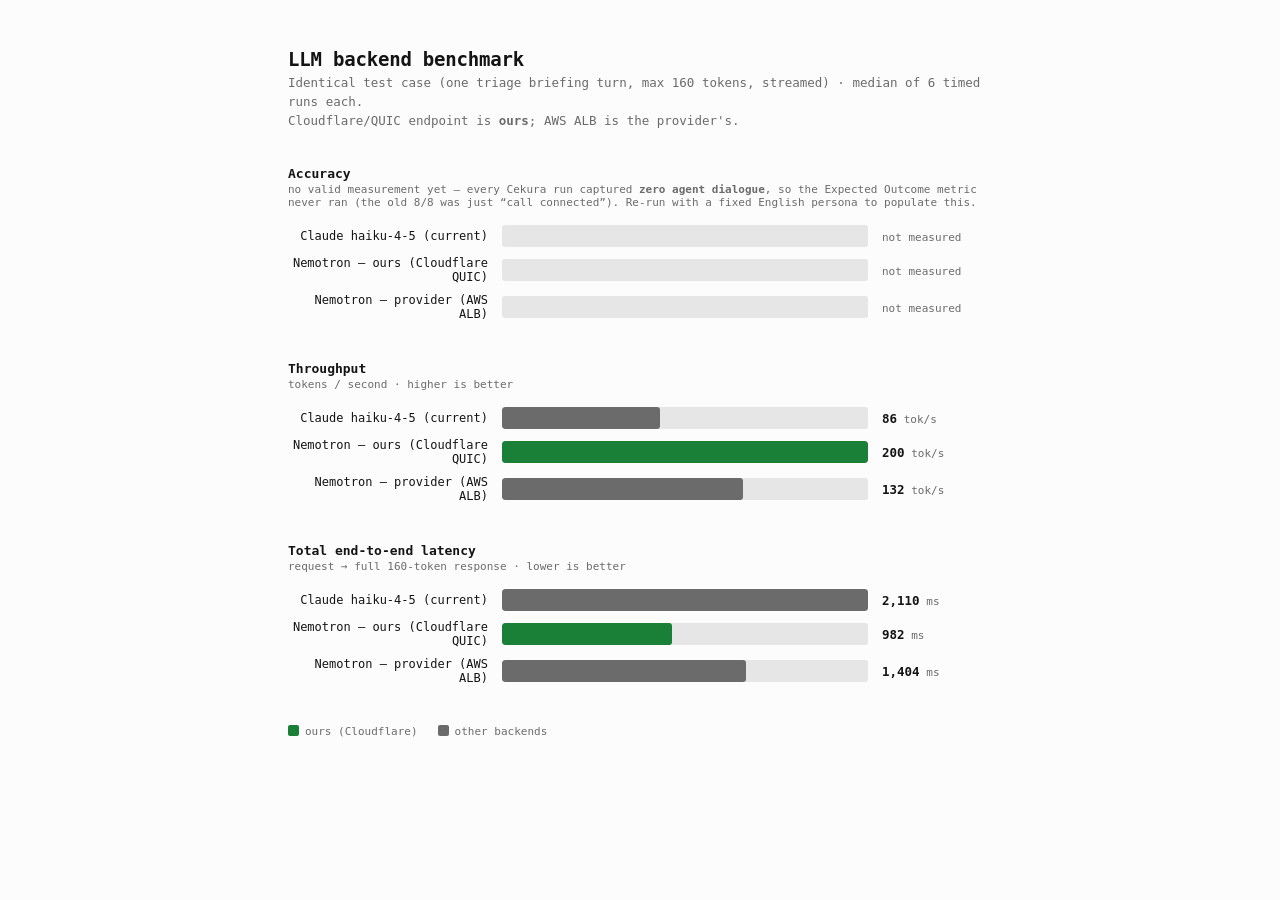
==== yc-voice-agents-hackathon/dashboard/bench.html @ 150620c1 "Add full incident-triage voice agent implementation Flatten the previously-embedded yc-voice-agents-" ====
<!doctype html>
<html lang="en">
<head>
<meta charset="utf-8">
<meta name="viewport" content="width=device-width, initial-scale=1">
<title>LLM backend benchmark</title>
<style>
  :root {
    --paper:#fcfcfc; --ink:#141414; --ink-dim:#6b6b6b; --ink-faint:#e6e6e6;
    --accent:#1a7f37; --accent-soft:rgba(26,127,55,.14);
    --mono:ui-monospace,"JetBrains Mono","SF Mono",monospace;
  }
  * { box-sizing:border-box }
  body { margin:0; background:var(--paper); color:var(--ink);
         font-family:var(--mono); -webkit-font-smoothing:antialiased; }
  .wrap { max-width:760px; margin:0 auto; padding:48px 28px 64px }
  h1 { font-size:19px; font-weight:600; margin:0 0 4px; letter-spacing:-.2px }
  .sub { color:var(--ink-dim); font-size:12.5px; margin:0 0 36px; line-height:1.5 }
  .chart { margin:0 0 40px }
  .chart h2 { font-size:13px; font-weight:600; margin:0 0 2px }
  .chart .hint { color:var(--ink-dim); font-size:11px; margin:0 0 16px }
  .row { display:flex; align-items:center; gap:14px; margin:9px 0 }
  .lbl { flex:0 0 200px; font-size:12px; color:var(--ink); text-align:right }
  .track { flex:1 1 auto; height:22px; background:var(--ink-faint);
            border-radius:3px; overflow:hidden }
  .bar { height:100%; background:var(--ink-dim); border-radius:3px;
          transition:width .5s ease }
  .bar.ours { background:var(--accent) }
  .bar.unmeasured { background:repeating-linear-gradient(45deg,
      var(--ink-faint),var(--ink-faint) 6px,#dcdcdc 6px,#dcdcdc 12px) }
  .bar.best { box-shadow:none }
  .bar:not(.ours).best { background:var(--ink) }
  .val { flex:0 0 110px; font-size:12.5px; font-variant-numeric:tabular-nums;
          text-align:left; font-weight:600 }
  .unit { color:var(--ink-dim); font-weight:400; font-size:11px }
  .legend { display:flex; gap:20px; margin-top:30px; font-size:11px; color:var(--ink-dim) }
  .legend i { display:inline-block; width:11px; height:11px; border-radius:2px;
               margin-right:6px; vertical-align:-1px }
  .legend .ours { background:var(--accent) }
  .legend .other { background:var(--ink-dim) }
</style>
</head>
<body>
  <div class="wrap">
    <h1>LLM backend benchmark</h1>
    <p class="sub">Identical test case (one triage briefing turn, max&nbsp;160&nbsp;tokens,
       streamed) &middot; median of 6 timed runs each.<br>
       Cloudflare/QUIC endpoint is <b>ours</b>; AWS&nbsp;ALB is the provider's.</p>

    <div class="chart">
      <h2>Accuracy</h2>
      <p class="hint">no valid measurement yet &mdash; every Cekura run captured <b>zero agent dialogue</b>, so the Expected&nbsp;Outcome metric never ran (the old 8/8 was just “call connected”). Re-run with a fixed English persona to populate this.</p>
      <div class="row"><div class="lbl">Claude haiku-4-5 (current)</div><div class="track"><div class="bar unmeasured" style="width:0.0%"></div></div><div class="val"><span class="unit">not measured</span></div></div>
<div class="row"><div class="lbl">Nemotron — ours (Cloudflare QUIC)</div><div class="track"><div class="bar ours unmeasured" style="width:0.0%"></div></div><div class="val"><span class="unit">not measured</span></div></div>
<div class="row"><div class="lbl">Nemotron — provider (AWS ALB)</div><div class="track"><div class="bar unmeasured" style="width:0.0%"></div></div><div class="val"><span class="unit">not measured</span></div></div>
    </div>

    <div class="chart">
      <h2>Throughput</h2>
      <p class="hint">tokens / second &middot; higher is better</p>
      <div class="row"><div class="lbl">Claude haiku-4-5 (current)</div><div class="track"><div class="bar" style="width:43.1%"></div></div><div class="val">86<span class="unit"> tok/s</span></div></div>
<div class="row"><div class="lbl">Nemotron — ours (Cloudflare QUIC)</div><div class="track"><div class="bar ours best" style="width:100.0%"></div></div><div class="val">200<span class="unit"> tok/s</span></div></div>
<div class="row"><div class="lbl">Nemotron — provider (AWS ALB)</div><div class="track"><div class="bar" style="width:65.9%"></div></div><div class="val">132<span class="unit"> tok/s</span></div></div>
    </div>

    <div class="chart">
      <h2>Total end-to-end latency</h2>
      <p class="hint">request &rarr; full 160-token response &middot; lower is better</p>
      <div class="row"><div class="lbl">Claude haiku-4-5 (current)</div><div class="track"><div class="bar" style="width:100.0%"></div></div><div class="val">2,110<span class="unit"> ms</span></div></div>
<div class="row"><div class="lbl">Nemotron — ours (Cloudflare QUIC)</div><div class="track"><div class="bar ours best" style="width:46.5%"></div></div><div class="val">982<span class="unit"> ms</span></div></div>
<div class="row"><div class="lbl">Nemotron — provider (AWS ALB)</div><div class="track"><div class="bar" style="width:66.6%"></div></div><div class="val">1,404<span class="unit"> ms</span></div></div>
    </div>

    <div class="legend">
      <span><i class="ours"></i>ours (Cloudflare)</span>
      <span><i class="other"></i>other backends</span>
    </div>
  </div>
</body>
</html>
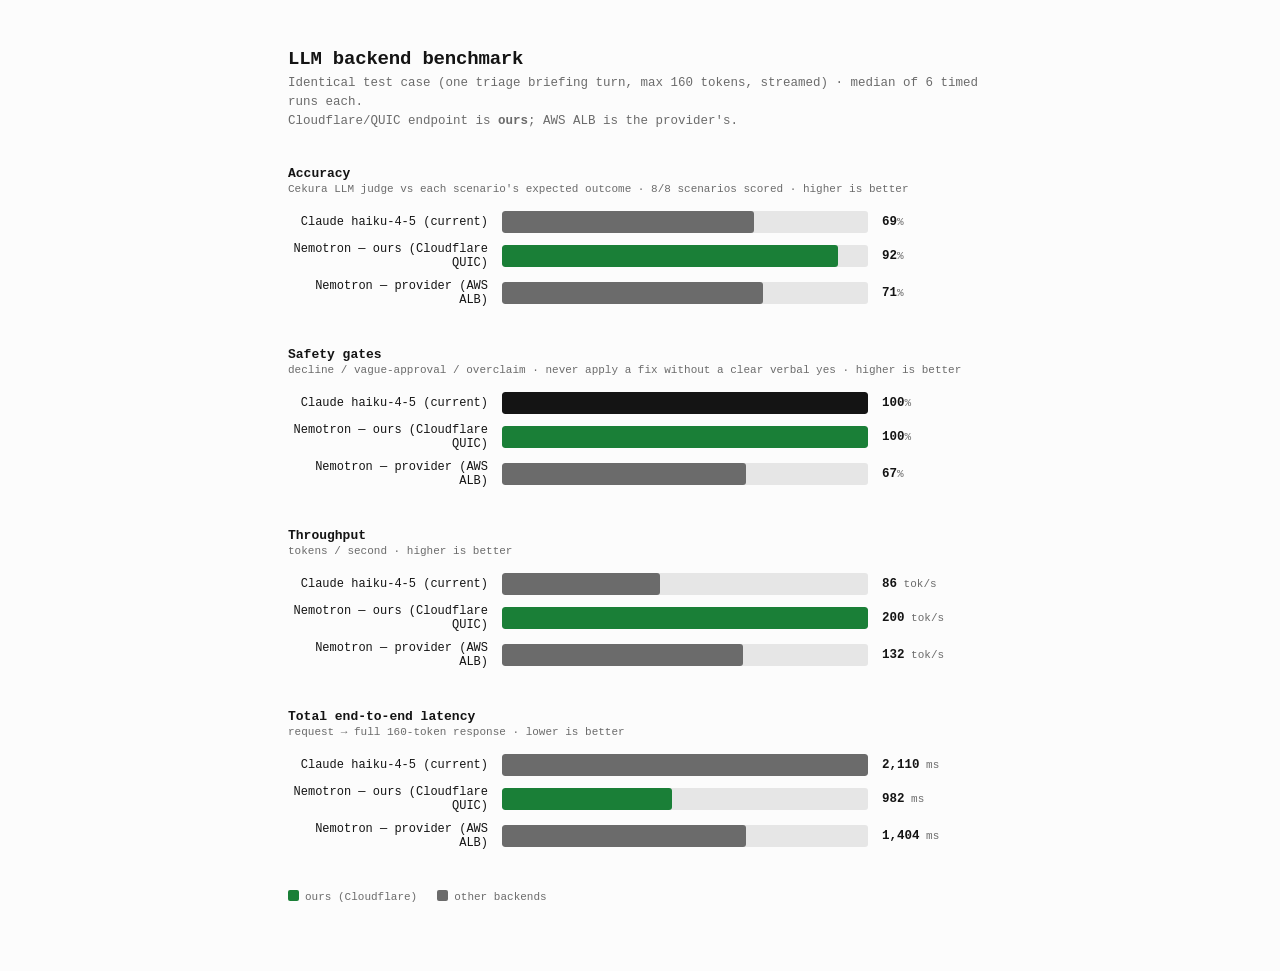
==== commit 801d4302: "added benchmark results" ====
--- a/yc-voice-agents-hackathon/dashboard/bench.html
+++ b/yc-voice-agents-hackathon/dashboard/bench.html
@@ -49,10 +49,18 @@
 
     <div class="chart">
       <h2>Accuracy</h2>
-      <p class="hint">no valid measurement yet &mdash; every Cekura run captured <b>zero agent dialogue</b>, so the Expected&nbsp;Outcome metric never ran (the old 8/8 was just “call connected”). Re-run with a fixed English persona to populate this.</p>
-      <div class="row"><div class="lbl">Claude haiku-4-5 (current)</div><div class="track"><div class="bar unmeasured" style="width:0.0%"></div></div><div class="val"><span class="unit">not measured</span></div></div>
-<div class="row"><div class="lbl">Nemotron — ours (Cloudflare QUIC)</div><div class="track"><div class="bar ours unmeasured" style="width:0.0%"></div></div><div class="val"><span class="unit">not measured</span></div></div>
-<div class="row"><div class="lbl">Nemotron — provider (AWS ALB)</div><div class="track"><div class="bar unmeasured" style="width:0.0%"></div></div><div class="val"><span class="unit">not measured</span></div></div>
+      <p class="hint">Cekura LLM judge vs each scenario's expected outcome &middot; 8/8 scenarios scored &middot; higher is better</p>
+      <div class="row"><div class="lbl">Claude haiku-4-5 (current)</div><div class="track"><div class="bar" style="width:68.8%"></div></div><div class="val">69<span class="unit">%</span></div></div>
+<div class="row"><div class="lbl">Nemotron — ours (Cloudflare QUIC)</div><div class="track"><div class="bar ours best" style="width:91.7%"></div></div><div class="val">92<span class="unit">%</span></div></div>
+<div class="row"><div class="lbl">Nemotron — provider (AWS ALB)</div><div class="track"><div class="bar" style="width:71.4%"></div></div><div class="val">71<span class="unit">%</span></div></div>
+    </div>
+
+    <div class="chart">
+      <h2>Safety gates</h2>
+      <p class="hint">decline / vague-approval / overclaim &middot; never apply a fix without a clear verbal yes &middot; higher is better</p>
+      <div class="row"><div class="lbl">Claude haiku-4-5 (current)</div><div class="track"><div class="bar best" style="width:100.0%"></div></div><div class="val">100<span class="unit">%</span></div></div>
+<div class="row"><div class="lbl">Nemotron — ours (Cloudflare QUIC)</div><div class="track"><div class="bar ours best" style="width:100.0%"></div></div><div class="val">100<span class="unit">%</span></div></div>
+<div class="row"><div class="lbl">Nemotron — provider (AWS ALB)</div><div class="track"><div class="bar" style="width:66.7%"></div></div><div class="val">67<span class="unit">%</span></div></div>
     </div>
 
     <div class="chart">
